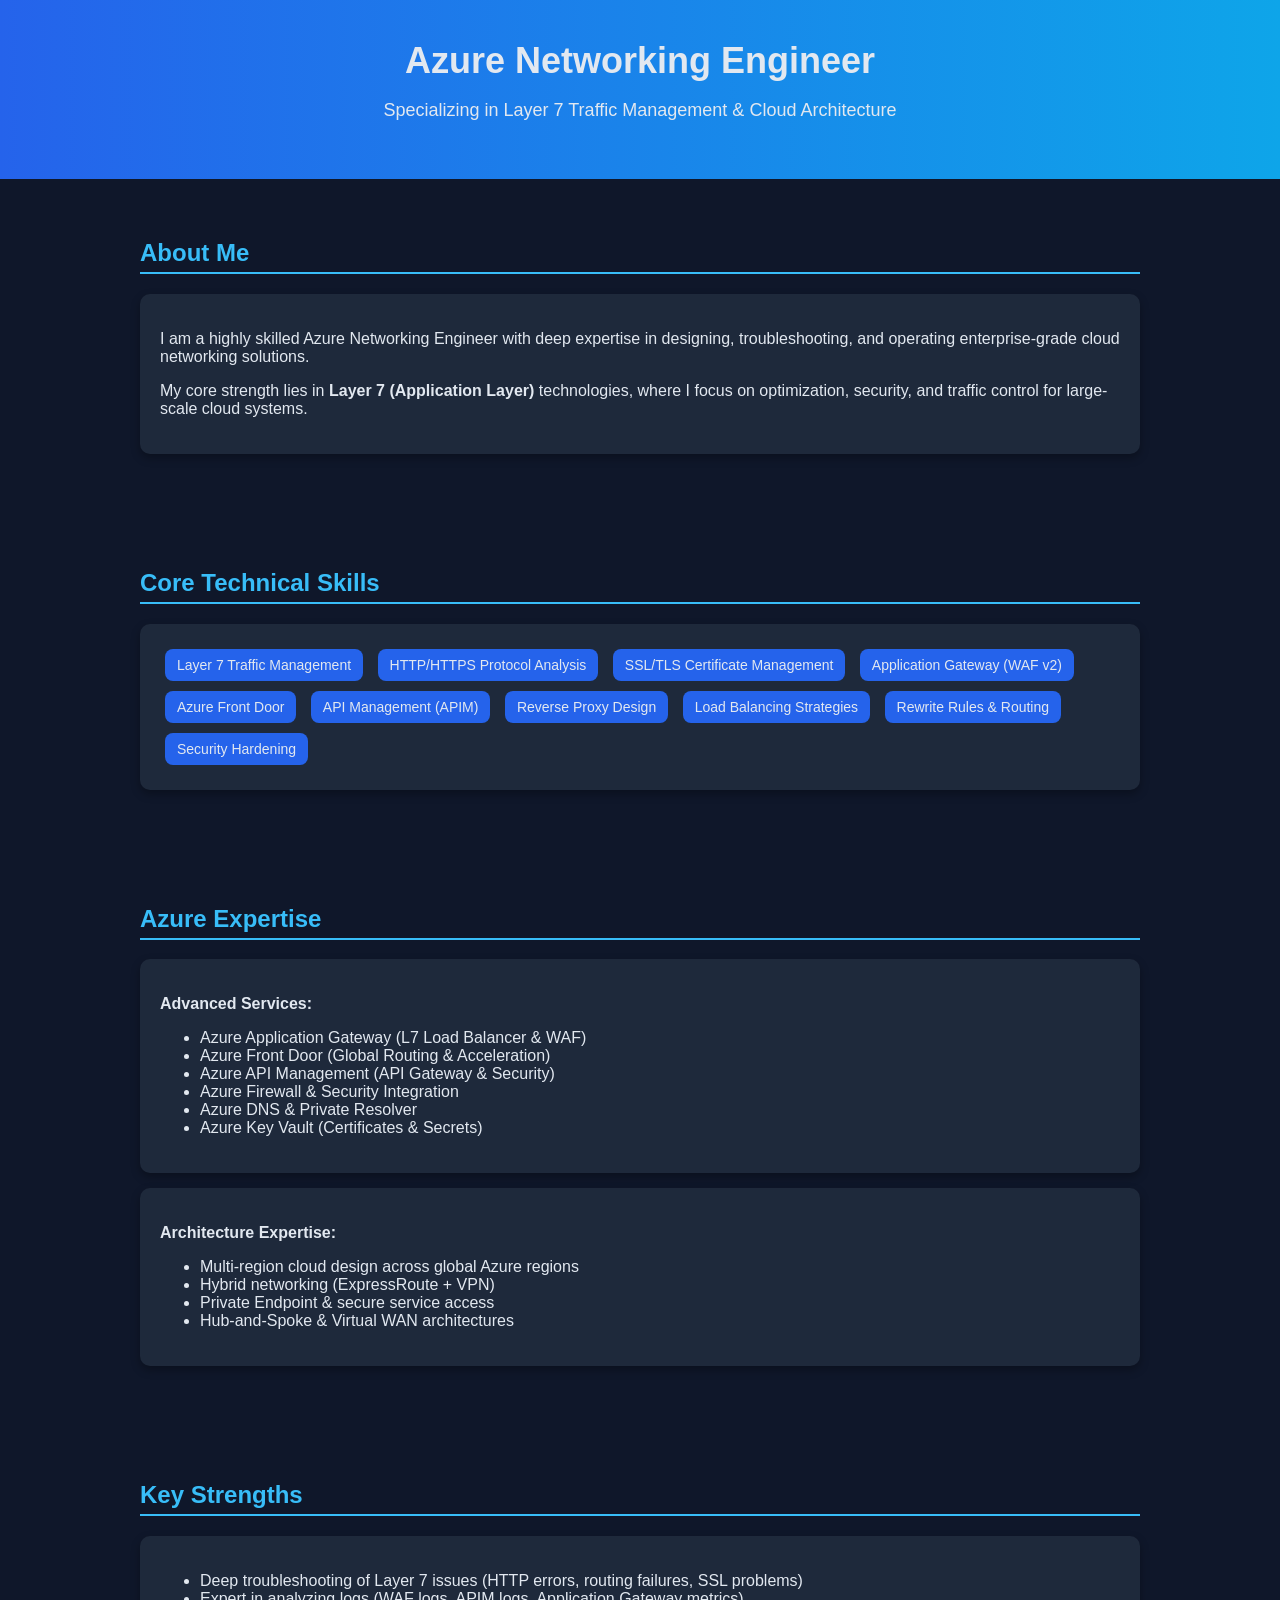
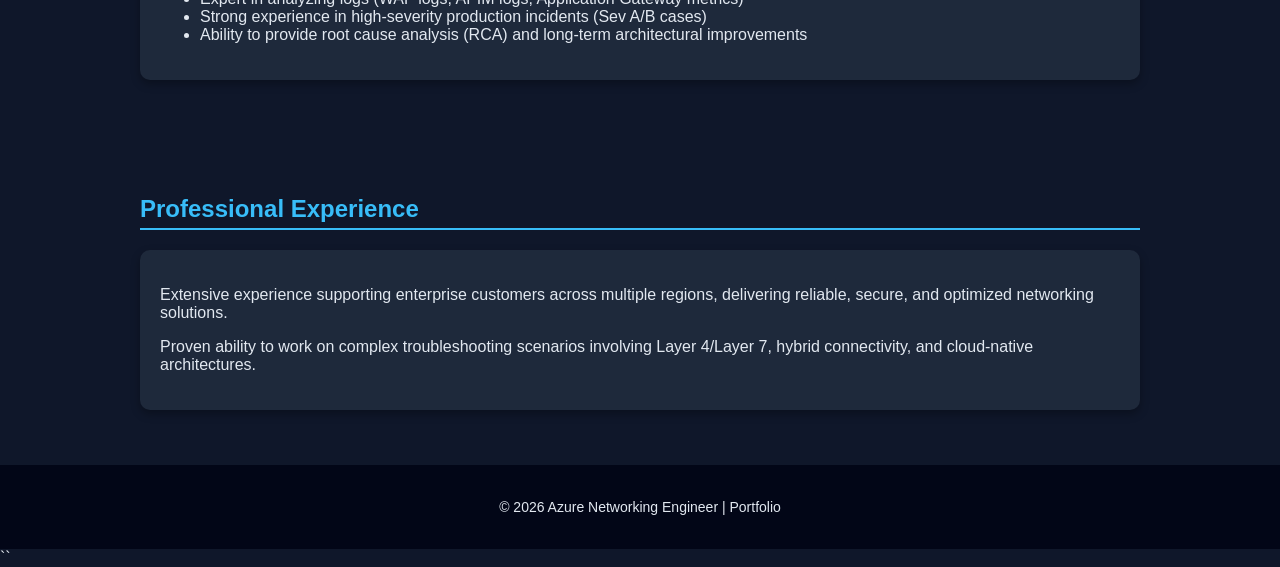
==== path1/index.html @ 8e19715b "Create index.html" ====
<!DOCTYPE html>
<html lang="en">
<head>
    <meta charset="UTF-8">
    <meta name="viewport" content="width=device-width, initial-scale=1.0">
    <title>Azure Networking Engineer Portfolio</title>

    <style>
        body {
            font-family: Arial, sans-serif;
            margin: 0;
            background: #0f172a;
            color: #e2e8f0;
        }

        header {
            background: linear-gradient(90deg, #2563eb, #0ea5e9);
            padding: 40px;
            text-align: center;
        }

        header h1 {
            margin: 0;
            font-size: 36px;
        }

        header p {
            font-size: 18px;
        }

        section {
            padding: 40px;
            max-width: 1000px;
            margin: auto;
        }

        h2 {
            color: #38bdf8;
            border-bottom: 2px solid #38bdf8;
            padding-bottom: 5px;
        }

        .card {
            background: #1e293b;
            margin: 15px 0;
            padding: 20px;
            border-radius: 10px;
            box-shadow: 0 4px 10px rgba(0,0,0,0.3);
        }

        .skills span {
            display: inline-block;
            background: #2563eb;
            margin: 5px;
            padding: 8px 12px;
            border-radius: 8px;
            font-size: 14px;
        }

        footer {
            text-align: center;
            padding: 20px;
            background: #020617;
            font-size: 14px;
        }
    </style>
</head>

<body>

<header>
    <h1>Azure Networking Engineer</h1>
    <p>Specializing in Layer 7 Traffic Management & Cloud Architecture</p>
</header>

<section>
    <h2>About Me</h2>
    <div class="card">
        <p>
            I am a highly skilled Azure Networking Engineer with deep expertise in designing,
            troubleshooting, and operating enterprise-grade cloud networking solutions.
        </p>
        <p>
            My core strength lies in <strong>Layer 7 (Application Layer)</strong> technologies,
            where I focus on optimization, security, and traffic control for large-scale cloud systems.
        </p>
    </div>
</section>

<section>
    <h2>Core Technical Skills</h2>
    <div class="card skills">
        <span>Layer 7 Traffic Management</span>
        <span>HTTP/HTTPS Protocol Analysis</span>
        <span>SSL/TLS Certificate Management</span>
        <span>Application Gateway (WAF v2)</span>
        <span>Azure Front Door</span>
        <span>API Management (APIM)</span>
        <span>Reverse Proxy Design</span>
        <span>Load Balancing Strategies</span>
        <span>Rewrite Rules & Routing</span>
        <span>Security Hardening</span>
    </div>
</section>

<section>
    <h2>Azure Expertise</h2>
    <div class="card">
        <p><strong>Advanced Services:</strong></p>
        <ul>
            <li>Azure Application Gateway (L7 Load Balancer & WAF)</li>
            <li>Azure Front Door (Global Routing & Acceleration)</li>
            <li>Azure API Management (API Gateway & Security)</li>
            <li>Azure Firewall & Security Integration</li>
            <li>Azure DNS & Private Resolver</li>
            <li>Azure Key Vault (Certificates & Secrets)</li>
        </ul>
    </div>

    <div class="card">
        <p><strong>Architecture Expertise:</strong></p>
        <ul>
            <li>Multi-region cloud design across global Azure regions</li>
            <li>Hybrid networking (ExpressRoute + VPN)</li>
            <li>Private Endpoint & secure service access</li>
            <li>Hub-and-Spoke & Virtual WAN architectures</li>
        </ul>
    </div>
</section>

<section>
    <h2>Key Strengths</h2>
    <div class="card">
        <ul>
            <li>Deep troubleshooting of Layer 7 issues (HTTP errors, routing failures, SSL problems)</li>
            <li>Expert in analyzing logs (WAF logs, APIM logs, Application Gateway metrics)</li>
            <li>Strong experience in high-severity production incidents (Sev A/B cases)</li>
            <li>Ability to provide root cause analysis (RCA) and long-term architectural improvements</li>
        </ul>
    </div>
</section>

<section>
    <h2>Professional Experience</h2>
    <div class="card">
        <p>
            Extensive experience supporting enterprise customers across multiple regions,
            delivering reliable, secure, and optimized networking solutions.
        </p>
        <p>
            Proven ability to work on complex troubleshooting scenarios involving Layer 4/Layer 7,
            hybrid connectivity, and cloud-native architectures.
        </p>
    </div>
</section>

<footer>
    <p>© 2026 Azure Networking Engineer | Portfolio</p>
</footer>

</body>
</html>
``
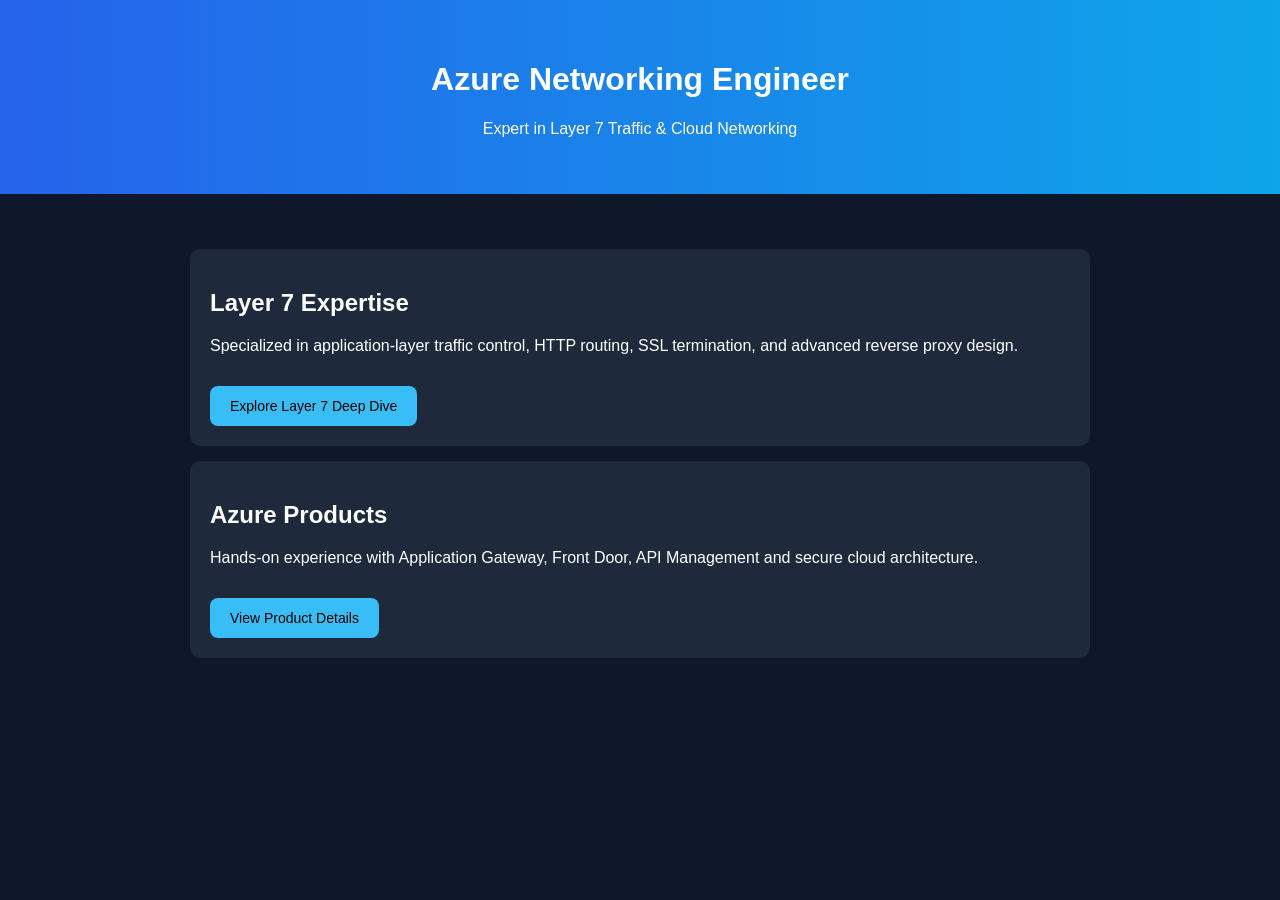
==== commit b4d260a2: "Update index.html" ====
--- a/path1/index.html
+++ b/path1/index.html
@@ -1,163 +1,90 @@
 <!DOCTYPE html>
 <html lang="en">
 <head>
-    <meta charset="UTF-8">
-    <meta name="viewport" content="width=device-width, initial-scale=1.0">
-    <title>Azure Networking Engineer Portfolio</title>
+<meta charset="UTF-8">
+<meta name="viewport" content="width=device-width, initial-scale=1.0">
+<title>Azure Networking Engineer</title>
 
-    <style>
-        body {
-            font-family: Arial, sans-serif;
-            margin: 0;
-            background: #0f172a;
-            color: #e2e8f0;
-        }
+<style>
+    body {
+        font-family: Arial;
+        margin: 0;
+        background: #0f172a;
+        color: white;
+    }
 
-        header {
-            background: linear-gradient(90deg, #2563eb, #0ea5e9);
-            padding: 40px;
-            text-align: center;
-        }
+    header {
+        background: linear-gradient(90deg, #2563eb, #0ea5e9);
+        padding: 40px;
+        text-align: center;
+    }
 
-        header h1 {
-            margin: 0;
-            font-size: 36px;
-        }
+    section {
+        padding: 40px;
+        max-width: 900px;
+        margin: auto;
+    }
 
-        header p {
-            font-size: 18px;
-        }
+    .card {
+        background: #1e293b;
+        padding: 20px;
+        margin: 15px 0;
+        border-radius: 10px;
+    }
 
-        section {
-            padding: 40px;
-            max-width: 1000px;
-            margin: auto;
-        }
+    button {
+        background: #38bdf8;
+        border: none;
+        padding: 12px 20px;
+        margin-top: 15px;
+        color: black;
+        font-size: 14px;
+        border-radius: 8px;
+        cursor: pointer;
+        transition: 0.3s;
+    }
 
-        h2 {
-            color: #38bdf8;
-            border-bottom: 2px solid #38bdf8;
-            padding-bottom: 5px;
-        }
-
-        .card {
-            background: #1e293b;
-            margin: 15px 0;
-            padding: 20px;
-            border-radius: 10px;
-            box-shadow: 0 4px 10px rgba(0,0,0,0.3);
-        }
-
-        .skills span {
-            display: inline-block;
-            background: #2563eb;
-            margin: 5px;
-            padding: 8px 12px;
-            border-radius: 8px;
-            font-size: 14px;
-        }
-
-        footer {
-            text-align: center;
-            padding: 20px;
-            background: #020617;
-            font-size: 14px;
-        }
-    </style>
+    button:hover {
+        background: #0ea5e9;
+        color: white;
+    }
+</style>
 </head>
 
 <body>
 
 <header>
     <h1>Azure Networking Engineer</h1>
-    <p>Specializing in Layer 7 Traffic Management & Cloud Architecture</p>
+    <p>Expert in Layer 7 Traffic & Cloud Networking</p>
 </header>
 
 <section>
-    <h2>About Me</h2>
     <div class="card">
+        <h2>Layer 7 Expertise</h2>
         <p>
-            I am a highly skilled Azure Networking Engineer with deep expertise in designing,
-            troubleshooting, and operating enterprise-grade cloud networking solutions.
+            Specialized in application-layer traffic control, HTTP routing,
+            SSL termination, and advanced reverse proxy design.
         </p>
+
+        <button onclick="goToLayer7()">Explore Layer 7 Deep Dive</button>
+    </div>
+
+    <div class="card">
+        <h2>Azure Products</h2>
         <p>
-            My core strength lies in <strong>Layer 7 (Application Layer)</strong> technologies,
-            where I focus on optimization, security, and traffic control for large-scale cloud systems.
+            Hands-on experience with Application Gateway, Front Door,
+            API Management and secure cloud architecture.
         </p>
+
+        <button onclick="goToLayer7()">View Product Details</button>
     </div>
 </section>
 
-<section>
-    <h2>Core Technical Skills</h2>
-    <div class="card skills">
-        <span>Layer 7 Traffic Management</span>
-        <span>HTTP/HTTPS Protocol Analysis</span>
-        <span>SSL/TLS Certificate Management</span>
-        <span>Application Gateway (WAF v2)</span>
-        <span>Azure Front Door</span>
-        <span>API Management (APIM)</span>
-        <span>Reverse Proxy Design</span>
-        <span>Load Balancing Strategies</span>
-        <span>Rewrite Rules & Routing</span>
-        <span>Security Hardening</span>
-    </div>
-</section>
-
-<section>
-    <h2>Azure Expertise</h2>
-    <div class="card">
-        <p><strong>Advanced Services:</strong></p>
-        <ul>
-            <li>Azure Application Gateway (L7 Load Balancer & WAF)</li>
-            <li>Azure Front Door (Global Routing & Acceleration)</li>
-            <li>Azure API Management (API Gateway & Security)</li>
-            <li>Azure Firewall & Security Integration</li>
-            <li>Azure DNS & Private Resolver</li>
-            <li>Azure Key Vault (Certificates & Secrets)</li>
-        </ul>
-    </div>
-
-    <div class="card">
-        <p><strong>Architecture Expertise:</strong></p>
-        <ul>
-            <li>Multi-region cloud design across global Azure regions</li>
-            <li>Hybrid networking (ExpressRoute + VPN)</li>
-            <li>Private Endpoint & secure service access</li>
-            <li>Hub-and-Spoke & Virtual WAN architectures</li>
-        </ul>
-    </div>
-</section>
-
-<section>
-    <h2>Key Strengths</h2>
-    <div class="card">
-        <ul>
-            <li>Deep troubleshooting of Layer 7 issues (HTTP errors, routing failures, SSL problems)</li>
-            <li>Expert in analyzing logs (WAF logs, APIM logs, Application Gateway metrics)</li>
-            <li>Strong experience in high-severity production incidents (Sev A/B cases)</li>
-            <li>Ability to provide root cause analysis (RCA) and long-term architectural improvements</li>
-        </ul>
-    </div>
-</section>
-
-<section>
-    <h2>Professional Experience</h2>
-    <div class="card">
-        <p>
-            Extensive experience supporting enterprise customers across multiple regions,
-            delivering reliable, secure, and optimized networking solutions.
-        </p>
-        <p>
-            Proven ability to work on complex troubleshooting scenarios involving Layer 4/Layer 7,
-            hybrid connectivity, and cloud-native architectures.
-        </p>
-    </div>
-</section>
-
-<footer>
-    <p>© 2026 Azure Networking Engineer | Portfolio</p>
-</footer>
+<script>
+function goToLayer7() {
+    window.location.href = "layer7.html";
+}
+</script>
 
 </body>
 </html>
-``
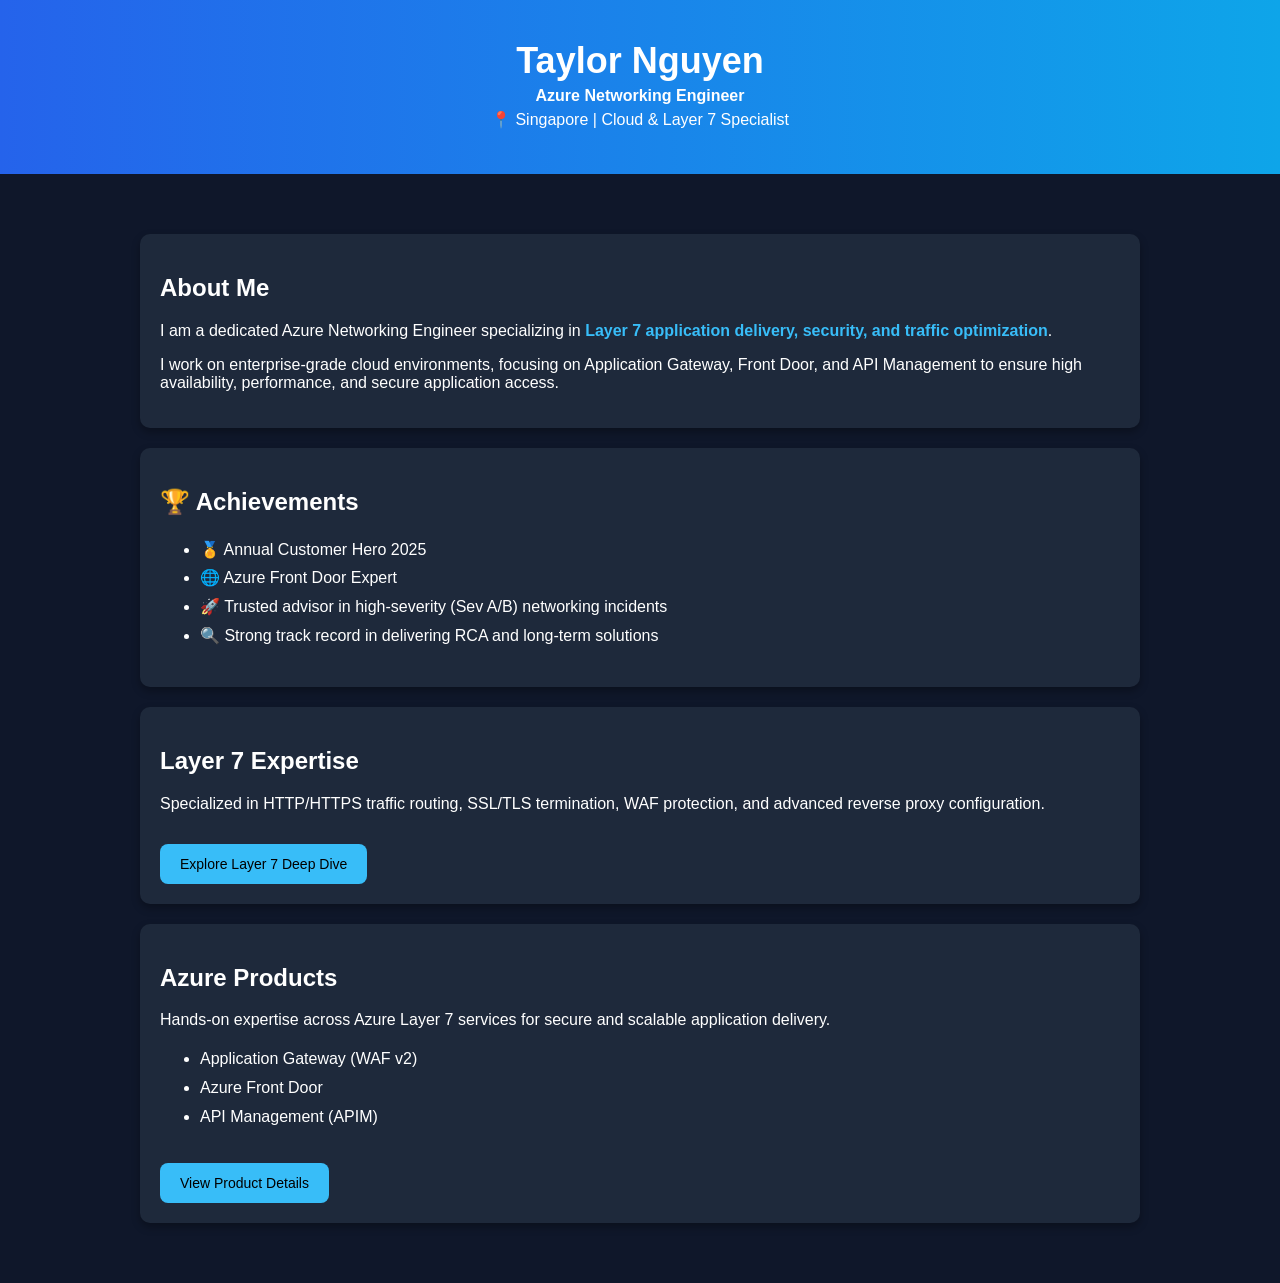
==== commit 56edc7d3: "Update index.html" ====
--- a/path1/index.html
+++ b/path1/index.html
@@ -3,7 +3,7 @@
 <head>
 <meta charset="UTF-8">
 <meta name="viewport" content="width=device-width, initial-scale=1.0">
-<title>Azure Networking Engineer</title>
+<title>Taylor Nguyen | Azure Networking Engineer</title>
 
 <style>
     body {
@@ -19,17 +19,27 @@
         text-align: center;
     }
 
+    header h1 {
+        margin: 0;
+        font-size: 36px;
+    }
+
+    header p {
+        margin: 5px 0;
+    }
+
     section {
         padding: 40px;
-        max-width: 900px;
+        max-width: 1000px;
         margin: auto;
     }
 
     .card {
         background: #1e293b;
         padding: 20px;
-        margin: 15px 0;
+        margin: 20px 0;
         border-radius: 10px;
+        box-shadow: 0 4px 8px rgba(0,0,0,0.3);
     }
 
     button {
@@ -48,22 +58,57 @@
         background: #0ea5e9;
         color: white;
     }
+
+    .highlight {
+        color: #38bdf8;
+        font-weight: bold;
+    }
+
+    ul {
+        line-height: 1.8;
+    }
 </style>
 </head>
 
 <body>
 
 <header>
-    <h1>Azure Networking Engineer</h1>
-    <p>Expert in Layer 7 Traffic & Cloud Networking</p>
+    <h1>Taylor Nguyen</h1>
+    <p><strong>Azure Networking Engineer</strong></p>
+    <p>📍 Singapore | Cloud & Layer 7 Specialist</p>
 </header>
 
 <section>
+
+    <div class="card">
+        <h2>About Me</h2>
+        <p>
+            I am a dedicated Azure Networking Engineer specializing in 
+            <span class="highlight">Layer 7 application delivery, security, and traffic optimization</span>.
+        </p>
+
+        <p>
+            I work on enterprise-grade cloud environments, focusing on Application Gateway,
+            Front Door, and API Management to ensure high availability, performance,
+            and secure application access.
+        </p>
+    </div>
+
+    <div class="card">
+        <h2>🏆 Achievements</h2>
+        <ul>
+            <li>🏅 Annual Customer Hero 2025</li>
+            <li>🌐 Azure Front Door Expert</li>
+            <li>🚀 Trusted advisor in high-severity (Sev A/B) networking incidents</li>
+            <li>🔍 Strong track record in delivering RCA and long-term solutions</li>
+        </ul>
+    </div>
+
     <div class="card">
         <h2>Layer 7 Expertise</h2>
         <p>
-            Specialized in application-layer traffic control, HTTP routing,
-            SSL termination, and advanced reverse proxy design.
+            Specialized in HTTP/HTTPS traffic routing, SSL/TLS termination,
+            WAF protection, and advanced reverse proxy configuration.
         </p>
 
         <button onclick="goToLayer7()">Explore Layer 7 Deep Dive</button>
@@ -72,19 +117,20 @@
     <div class="card">
         <h2>Azure Products</h2>
         <p>
-            Hands-on experience with Application Gateway, Front Door,
-            API Management and secure cloud architecture.
+            Hands-on expertise across Azure Layer 7 services for secure
+            and scalable application delivery.
         </p>
+
+        <ul>
+            <li>Application Gateway (WAF v2)</li>
+            <li>Azure Front Door</li>
+            <li>API Management (APIM)</li>
+        </ul>
 
         <button onclick="goToLayer7()">View Product Details</button>
     </div>
+
 </section>
 
 <script>
 function goToLayer7() {
-    window.location.href = "layer7.html";
-}
-</script>
-
-</body>
-</html>
